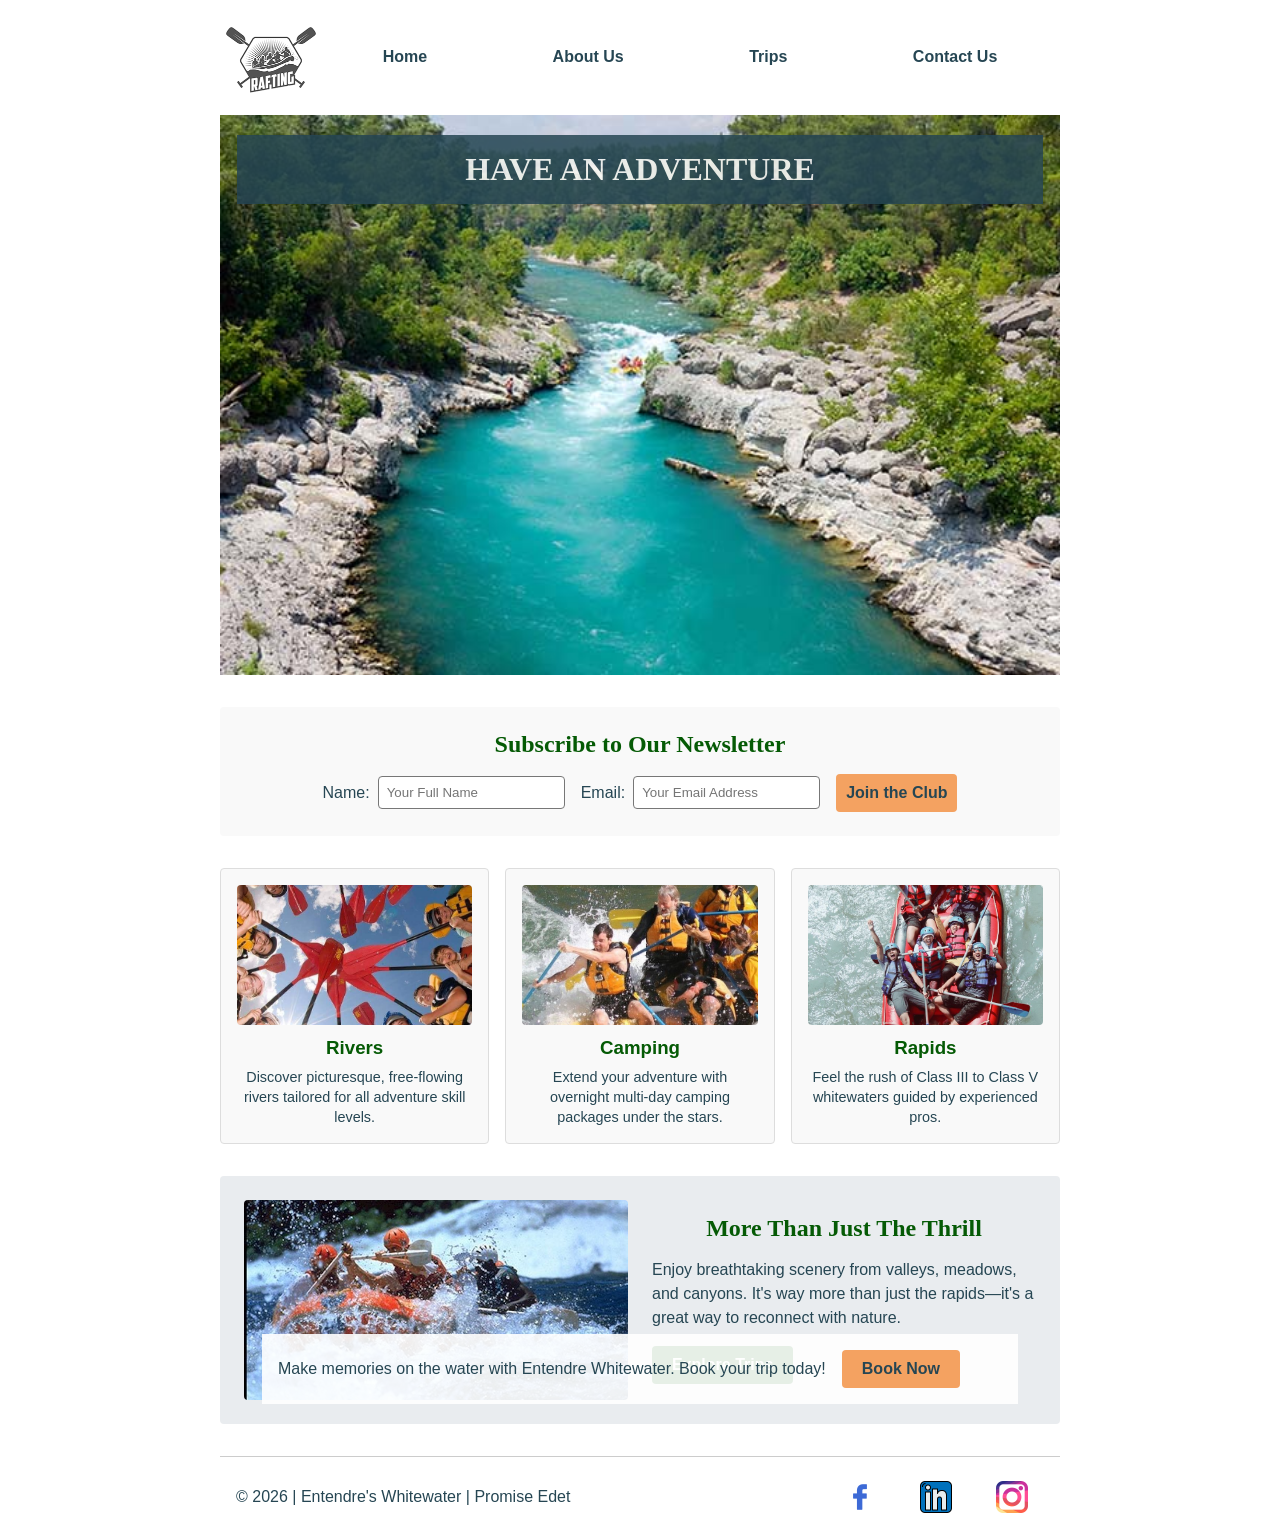
==== wwr/index.html @ 684b7836 "week 6 first fix" ====
<!DOCTYPE html>
<html lang="en">

<head>
    <meta charset="UTF-8">
    <meta name="viewport" content="width=device-width, initial-scale=1.0">
    <title>Entendre Rafting | Home</title>
    <meta name="description"
      content="Experience the ultimate whitewater rafting adventure with Entendre Rafting. Book your thrilling river trip, explore top-tier equipment, and create unforgettable memories today!">
    <meta name="author" content="Promise Archibong Edet">
    <link rel="stylesheet" href="styles/rafting.css">
</head>

<body>
    <header>
        <img src="images/rafting-logo.png" alt="water rafting logo" class="logo">
        <nav>
            <a href="index.html">Home</a>
            <a href="about.html">About Us</a>
            <a href="trips.html">Trips</a>
            <a href="contact.html">Contact Us</a>
        </nav>
    </header>

    <main>
        <div class="hero">
            <img src="images/hero-image.jpg" alt="Whitewater Rafting Adventure">
            <h1>HAVE AN ADVENTURE</h1>
            <article>
                <p>Make memories on the water with Entendre Whitewater. Book your trip today!</p>
                <a href="trips.html" class="cta-btn">Book Now</a>
            </article>

            <section class="newsletter-section">
                <h2>Subscribe to Our Newsletter</h2>
                <form class="newsletter-form">
                    <div class="newsletter-field">
                        <label for="fname">Name:</label>
                        <input type="text" id="fname" name="fname" placeholder="Your Full Name"
                          required>
                    </div>
                    <div class="newsletter-field">
                        <label for="email">Email:</label>
                        <input type="email" id="email" name="email" placeholder="Your Email Address"
                          required>
                    </div>
                    <button type="submit" class="submit-btn">Join the Club</button>
                </form>
            </section>

            <section class="home-grid">
                <div class="grid-card">
                    <img src="images/adventure1.jpeg" alt="Rivers">
                    <h3>Rivers</h3>
                    <p>Discover picturesque, free-flowing rivers tailored for all adventure skill
                        levels.</p>
                </div>
                <div class="grid-card">
                    <img src="images/adventure2.jpeg" alt="Camping">
                    <h3>Camping</h3>
                    <p>Extend your adventure with overnight multi-day camping packages under the
                        stars.
                    </p>
                </div>
                <div class="grid-card">
                    <img src="images/adventure3.jpeg" alt="Rapids">
                    <h3>Rapids</h3>
                    <p>Feel the rush of Class III to Class V whitewaters guided by experienced pros.
                    </p>
                </div>
            </section>

            <section class="info-banner">
                <img src="images/history.jpeg" alt="Scenic Canyon View">
                <div class="info-text">
                    <h2>More Than Just The Thrill</h2>
                    <p>Enjoy breathtaking scenery from valleys, meadows, and canyons. It's way more
                        than
                        just the rapids—it's a great way to reconnect with nature.</p>
                    <a href="trips.html" class="cta-btn secondary">Explore Trips</a>
                </div>
            </section>
    </main>

    <footer>
        <p>&copy; 2026 | Entendre's Whitewater | Promise Edet</p>
        <nav class="socialmedia">
            <a href="https://facebook.com" target="_blank">
                <img src="images/facebook.png" alt="Facebook Icon">
            </a>
            <a href="https://linkedin.com" target="_blank">
                <img src="images/linkedin.png" alt="LinkedIn Icon">
            </a>
            <a href="https://instagram.com" target="_blank">
                <img src="images/instagram.png" alt="Instagram Icon">
            </a>
        </nav>
    </footer>
</body>

</html>
---- wwr/styles/rafting.css ----
* {
  margin: 0;
  padding: 0;
  box-sizing: border-box;
}

:root {
  --primary-color: #055a05;
  --secondary-color: #f4a261;
  --accent1-color: #264653;
  --accent2-color: #e9c46a;
  --heading-font: "Times New Roman", "Georgia", serif;
  --body-font: Arial, Helvetica, sans-serif;
}

body {
  font-family: var(--body-font);
  color: var(--accent1-color);
}

header,
main,
footer {
  width: 840px;
  margin: 0 auto;
}

h1,
h2 {
  font-family: var(--heading-font);
  color: var(--primary-color);
  text-align: center;
}

h2 {
  margin-bottom: 16px;
}

header {
  display: grid;
  grid-template-columns: auto 1fr;
  align-items: center;
  padding: 16px 0;
}

header .logo {
  width: 100px;
  height: auto;
}

nav {
  display: flex;
  justify-content: space-around;
  align-items: center;
}

nav a {
  text-decoration: none;
  color: var(--accent1-color);
  font-weight: bold;
  padding: 8px 16px;
}

nav a:hover {
  color: var(--primary-color);
  text-decoration: underline;
}

.hero {
  position: relative;
}

.hero img {
  display: block;
  width: 100%;
  height: auto;
}

h1 {
  position: absolute;
  top: 20px;
  width: 96%;
  left: 2%;
  padding: 16px;
  text-align: center;
  opacity: 0.85;
  background-color: var(--accent1-color);
  color: #fff;
}

.hero article {
  position: absolute;
  bottom: 20px;
  left: 5%;
  right: 5%;
  background-color: rgba(255, 255, 255, 0.9);
  padding: 16px;
  display: flex;
  align-items: center;
  gap: 16px;
}

.hero article img {
  width: 125px;
  height: auto;
}

.history {
  margin: 32px 0;
  padding: 16px;
  background-color: #f9f9f9;
}

.history-content {
  display: grid;
  grid-template-columns: 1fr 1fr 1fr;
  gap: 16px;
  align-items: center;
}

.history-content img {
  width: 100%;
  height: auto;
  border-radius: 4px;
}

.adventures {
  margin: 32px 0;
  padding: 16px;
}

.adventures-container {
  display: flex;
  justify-content: space-between;
  gap: 12px;
}

.adventures-container figure {
  flex: 1;
  text-align: center;
}

.adventures-container img {
  width: 100%;
  height: 110px;
  object-fit: cover;
  border-radius: 4px;
}

figcaption {
  font-size: 0.85rem;
  margin-top: 8px;
  color: var(--accent1-color);
  font-weight: bold;
}

footer {
  display: flex;
  justify-content: space-between;
  align-items: center;
  padding: 16px;
  border-top: 1px solid #ccc;
}

.socialmedia {
  display: flex;
  gap: 12px;
  margin: 0;
  padding: 0;
}

.socialmedia img {
  display: block;
  width: 32px;
  height: 32px;
}

.company-info {
  text-align: center;
  margin: 24px 0;
}

.company-info p {
  line-height: 1.6;
  font-weight: bold;
  margin-top: 8px;
}

.contact-grid {
  display: grid;
  grid-template-columns: 1fr 1fr;
  gap: 24px;
  margin-bottom: 40px;
}

.map-container iframe {
  width: 100%;
  height: 100%;
  min-height: 350px;
  border: 0;
  border-radius: 4px;
}

.contact-form {
  display: flex;
  flex-direction: column;
  gap: 16px;
}

.form-item {
  display: grid;
  grid-template-columns: 80px 1fr;
  align-items: center;
}

.form-item label {
  font-weight: bold;
}

.form-item input,
.form-item textarea {
  padding: 8px;
  border: 1px solid #777;
  border-radius: 4px;
  font-family: var(--body-font);
}

.radio-group {
  border: none;
  padding: 0;
  margin: 0;
  display: flex;
  flex-direction: column;
  gap: 8px;
}

.radio-group legend {
  font-weight: bold;
  margin-bottom: 4px;
}

.radio-group label {
  display: flex;
  align-items: center;
  gap: 8px;
  font-size: 0.95rem;
}

.checkbox-item {
  display: flex;
  align-items: center;
  gap: 8px;
  font-size: 0.9rem;
}

.submit-btn {
  background-color: var(--secondary-color);
  color: var(--accent1-color);
  font-weight: bold;
  font-size: 1rem;
  padding: 10px;
  border: none;
  border-radius: 4px;
  cursor: pointer;
  transition: background-color 0.2s ease;
}

.submit-btn:hover {
  background-color: var(--accent2-color);
}

.team-section {
  border: 1px solid #ccc;
  padding: 24px;
  margin-bottom: 32px;
  text-align: center;
}

.team-container {
  display: flex;
  justify-content: space-around;
  gap: 16px;
  margin-top: 16px;
}

.team-container figure {
  flex: 1;
}

.team-container img {
  width: 100%;
  max-width: 180px;
  height: 140px;
  object-fit: cover;
  border-radius: 4px;
  background-color: #eee;
}

.team-container figcaption span {
  font-weight: normal;
  font-size: 0.8rem;
  color: #555;
}

.cta-btn {
  display: inline-block;
  background-color: var(--secondary-color);
  color: var(--accent1-color);
  font-weight: bold;
  text-decoration: none;
  padding: 10px 20px;
  border-radius: 4px;
  transition: background-color 0.2s ease;
}

.cta-btn:hover {
  background-color: var(--accent2-color);
}

.cta-btn.secondary {
  background-color: var(--primary-color);
  color: #fff;
}

.cta-btn.secondary:hover {
  background-color: var(--accent1-color);
}

.newsletter-section {
  background-color: #f9f9f9;
  padding: 24px;
  margin: 32px 0;
  border-radius: 4px;
}

.newsletter-form {
  display: flex;
  justify-content: center;
  align-items: center;
  gap: 16px;
  margin-top: 16px;
}

.newsletter-field {
  display: flex;
  align-items: center;
  gap: 8px;
}

.newsletter-field input {
  padding: 8px;
  border: 1px solid #777;
  border-radius: 4px;
}

.home-grid,
.trips-grid {
  display: flex;
  gap: 16px;
  margin: 32px 0;
}

.grid-card,
.trip-card {
  flex: 1;
  background-color: #f9f9f9;
  border: 1px solid #ddd;
  border-radius: 4px;
  padding: 16px;
  text-align: center;
}

.grid-card img,
.trip-card img {
  width: 100%;
  height: 140px;
  object-fit: cover;
  border-radius: 4px;
  margin-bottom: 12px;
}

.grid-card h3,
.trip-card h3 {
  color: var(--primary-color);
  margin-bottom: 8px;
}

.grid-card p,
.trip-card p {
  font-size: 0.9rem;
  line-height: 1.4;
}

.info-banner {
  display: grid;
  grid-template-columns: 1fr 1fr;
  gap: 24px;
  align-items: center;
  background-color: #e9ecef;
  padding: 24px;
  margin: 32px 0;
  border-radius: 4px;
}

.info-banner img {
  width: 100%;
  height: 200px;
  object-fit: cover;
  border-radius: 4px;
}

.info-text p {
  margin: 12px 0 16px;
  line-height: 1.5;
}

.equipment-section {
  margin: 32px 0;
}

.equipment-section p {
  text-align: center;
  margin-bottom: 16px;
}

.trips-table {
  width: 100%;
  border-collapse: collapse;
  margin-top: 16px;
}

.trips-table th,
.trips-table td {
  border: 1px solid #ddd;
  padding: 12px;
  text-align: left;
}

.trips-table th {
  background-color: var(--primary-color);
  color: #fff;
}

.trips-table tr:nth-child(even) {
  background-color: #f9f9f9;
}

.company-info .contact-title {
  position: static;
  background-color: transparent;
  color: var(--primary-color);
  font-size: 2rem;
  margin-bottom: 8px;
}
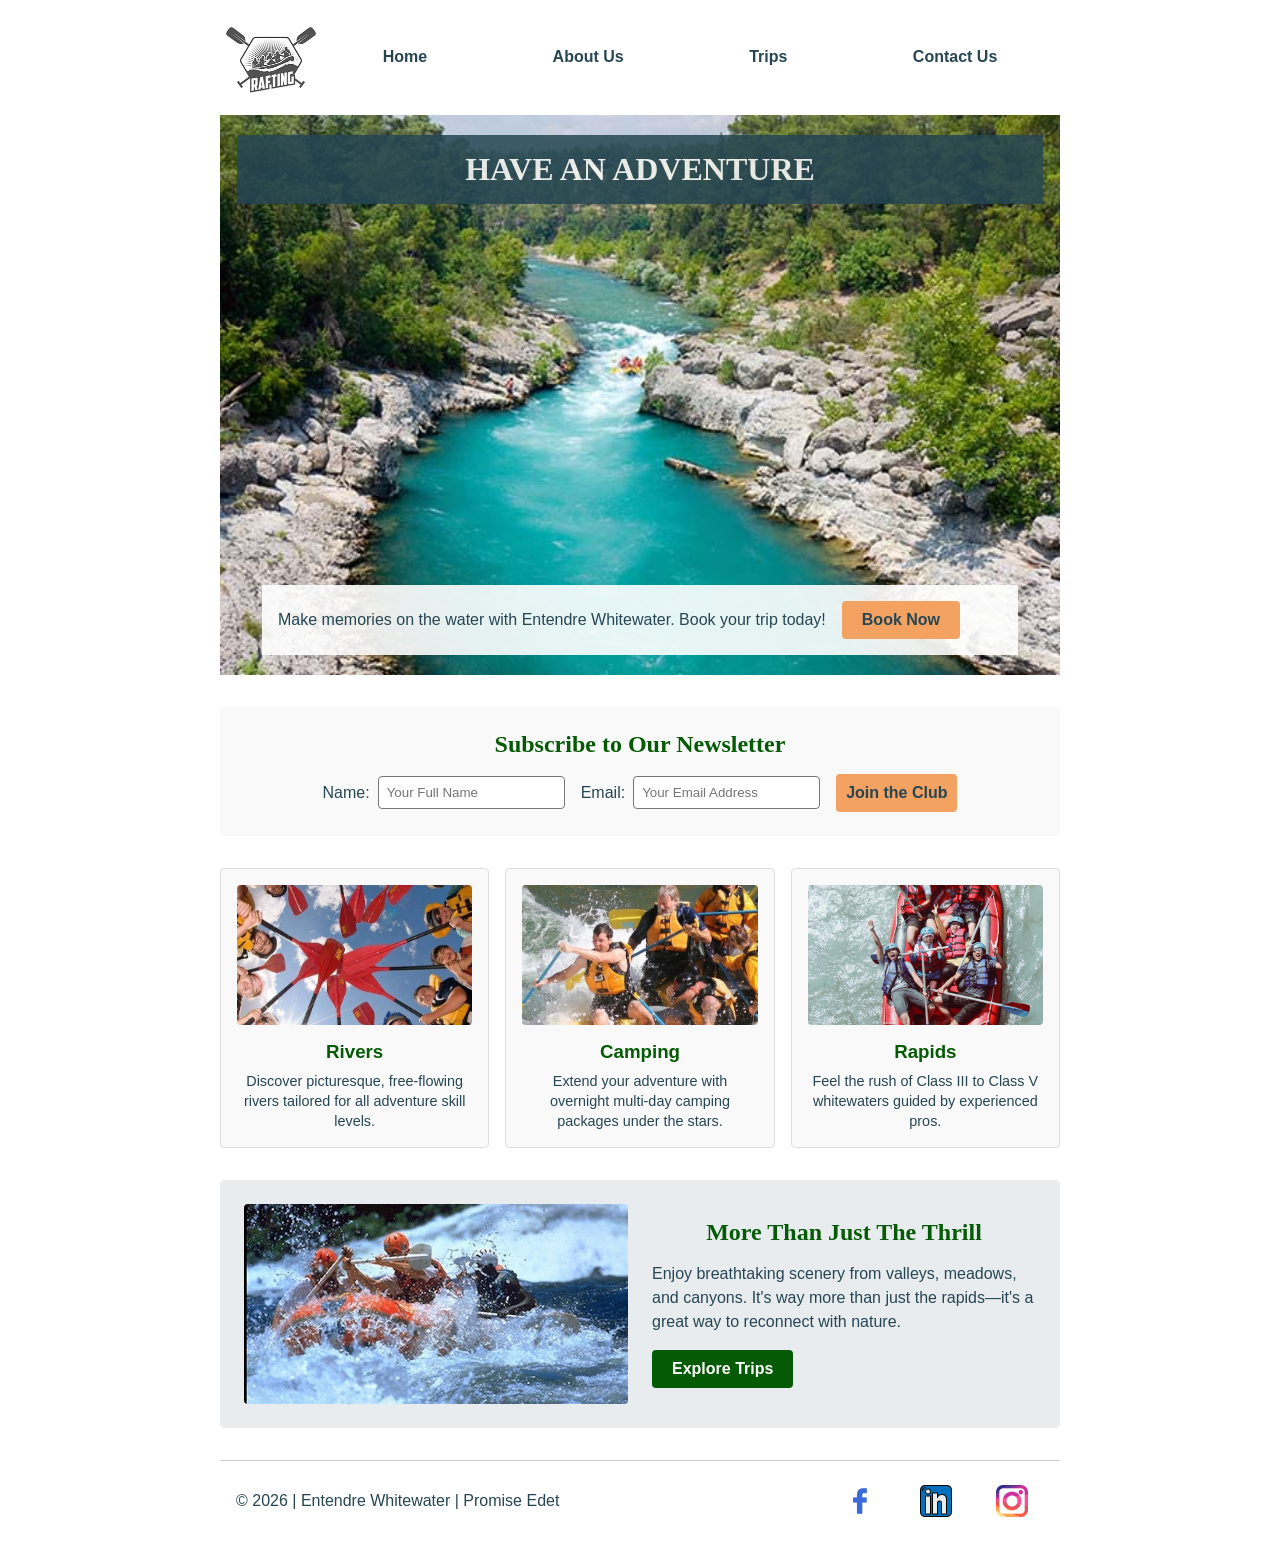
==== commit d6240734: "second wwr update" ====
--- a/wwr/index.html
+++ b/wwr/index.html
@@ -6,14 +6,14 @@
     <meta name="viewport" content="width=device-width, initial-scale=1.0">
     <title>Entendre Rafting | Home</title>
     <meta name="description"
-      content="Experience the ultimate whitewater rafting adventure with Entendre Rafting. Book your thrilling river trip, explore top-tier equipment, and create unforgettable memories today!">
+      content="Experience the ultimate whitewater rafting adventure with Entendre Whitewater. Book your thrilling river trip, explore top-tier equipment, and create unforgettable memories today!">
     <meta name="author" content="Promise Archibong Edet">
     <link rel="stylesheet" href="styles/rafting.css">
 </head>
 
 <body>
     <header>
-        <img src="images/rafting-logo.png" alt="water rafting logo" class="logo">
+        <img src="images/rafting-logo.png" alt="Entendre Whitewater Rafting Logo" class="logo">
         <nav>
             <a href="index.html">Home</a>
             <a href="about.html">About Us</a>
@@ -23,6 +23,7 @@
     </header>
 
     <main>
+        <!-- Hero Section -->
         <div class="hero">
             <img src="images/hero-image.jpg" alt="Whitewater Rafting Adventure">
             <h1>HAVE AN ADVENTURE</h1>
@@ -30,68 +31,69 @@
                 <p>Make memories on the water with Entendre Whitewater. Book your trip today!</p>
                 <a href="trips.html" class="cta-btn">Book Now</a>
             </article>
+        </div>
 
-            <section class="newsletter-section">
-                <h2>Subscribe to Our Newsletter</h2>
-                <form class="newsletter-form">
-                    <div class="newsletter-field">
-                        <label for="fname">Name:</label>
-                        <input type="text" id="fname" name="fname" placeholder="Your Full Name"
-                          required>
-                    </div>
-                    <div class="newsletter-field">
-                        <label for="email">Email:</label>
-                        <input type="email" id="email" name="email" placeholder="Your Email Address"
-                          required>
-                    </div>
-                    <button type="submit" class="submit-btn">Join the Club</button>
-                </form>
-            </section>
+        <!-- Newsletter Section -->
+        <section class="newsletter-section">
+            <h2>Subscribe to Our Newsletter</h2>
+            <form class="newsletter-form">
+                <div class="newsletter-field">
+                    <label for="fname">Name:</label>
+                    <input type="text" id="fname" name="fname" placeholder="Your Full Name"
+                      required>
+                </div>
+                <div class="newsletter-field">
+                    <label for="email">Email:</label>
+                    <input type="email" id="email" name="email" placeholder="Your Email Address"
+                      required>
+                </div>
+                <button type="submit" class="submit-btn">Join the Club</button>
+            </form>
+        </section>
 
-            <section class="home-grid">
-                <div class="grid-card">
-                    <img src="images/adventure1.jpeg" alt="Rivers">
-                    <h3>Rivers</h3>
-                    <p>Discover picturesque, free-flowing rivers tailored for all adventure skill
-                        levels.</p>
-                </div>
-                <div class="grid-card">
-                    <img src="images/adventure2.jpeg" alt="Camping">
-                    <h3>Camping</h3>
-                    <p>Extend your adventure with overnight multi-day camping packages under the
-                        stars.
-                    </p>
-                </div>
-                <div class="grid-card">
-                    <img src="images/adventure3.jpeg" alt="Rapids">
-                    <h3>Rapids</h3>
-                    <p>Feel the rush of Class III to Class V whitewaters guided by experienced pros.
-                    </p>
-                </div>
-            </section>
+        <!-- Grid Content Section -->
+        <section class="home-grid">
+            <div class="grid-card">
+                <img src="images/adventure1.jpeg" alt="Scenic free-flowing rivers">
+                <h3>Rivers</h3>
+                <p>Discover picturesque, free-flowing rivers tailored for all adventure skill
+                    levels.</p>
+            </div>
+            <div class="grid-card">
+                <img src="images/adventure2.jpeg" alt="Overnight river camping site">
+                <h3>Camping</h3>
+                <p>Extend your adventure with overnight multi-day camping packages under the stars.
+                </p>
+            </div>
+            <div class="grid-card">
+                <img src="images/adventure3.jpeg" alt="Thrilling class V whitewater rapids">
+                <h3>Rapids</h3>
+                <p>Feel the rush of Class III to Class V whitewaters guided by experienced pros.</p>
+            </div>
+        </section>
 
-            <section class="info-banner">
-                <img src="images/history.jpeg" alt="Scenic Canyon View">
-                <div class="info-text">
-                    <h2>More Than Just The Thrill</h2>
-                    <p>Enjoy breathtaking scenery from valleys, meadows, and canyons. It's way more
-                        than
-                        just the rapids—it's a great way to reconnect with nature.</p>
-                    <a href="trips.html" class="cta-btn secondary">Explore Trips</a>
-                </div>
-            </section>
+        <!-- Secondary Info Section -->
+        <section class="info-banner">
+            <img src="images/history.jpeg" alt="Scenic Canyon View">
+            <div class="info-text">
+                <h2>More Than Just The Thrill</h2>
+                <p>Enjoy breathtaking scenery from valleys, meadows, and canyons. It's way more than
+                    just the rapids—it's a great way to reconnect with nature.</p>
+                <a href="trips.html" class="cta-btn secondary">Explore Trips</a>
+            </div>
+        </section>
     </main>
 
     <footer>
-        <p>&copy; 2026 | Entendre's Whitewater | Promise Edet</p>
+        <p>&copy; 2026 | Entendre Whitewater | Promise Edet</p>
         <nav class="socialmedia">
-            <a href="https://facebook.com" target="_blank">
+            <a href="https://facebook.com" target="_blank" rel="noopener noreferrer">
                 <img src="images/facebook.png" alt="Facebook Icon">
             </a>
-            <a href="https://linkedin.com" target="_blank">
+            <a href="https://linkedin.com" target="_blank" rel="noopener noreferrer">
                 <img src="images/linkedin.png" alt="LinkedIn Icon">
             </a>
-            <a href="https://instagram.com" target="_blank">
+            <a href="https://instagram.com" target="_blank" rel="noopener noreferrer">
                 <img src="images/instagram.png" alt="Instagram Icon">
             </a>
         </nav>
--- a/wwr/styles/rafting.css
+++ b/wwr/styles/rafting.css
@@ -355,14 +355,14 @@
 
 .home-grid,
 .trips-grid {
-  display: flex;
+  display: grid;
+  grid-template-columns: repeat(3, 1fr);
   gap: 16px;
   margin: 32px 0;
 }
 
 .grid-card,
 .trip-card {
-  flex: 1;
   background-color: #f9f9f9;
   border: 1px solid #ddd;
   border-radius: 4px;
